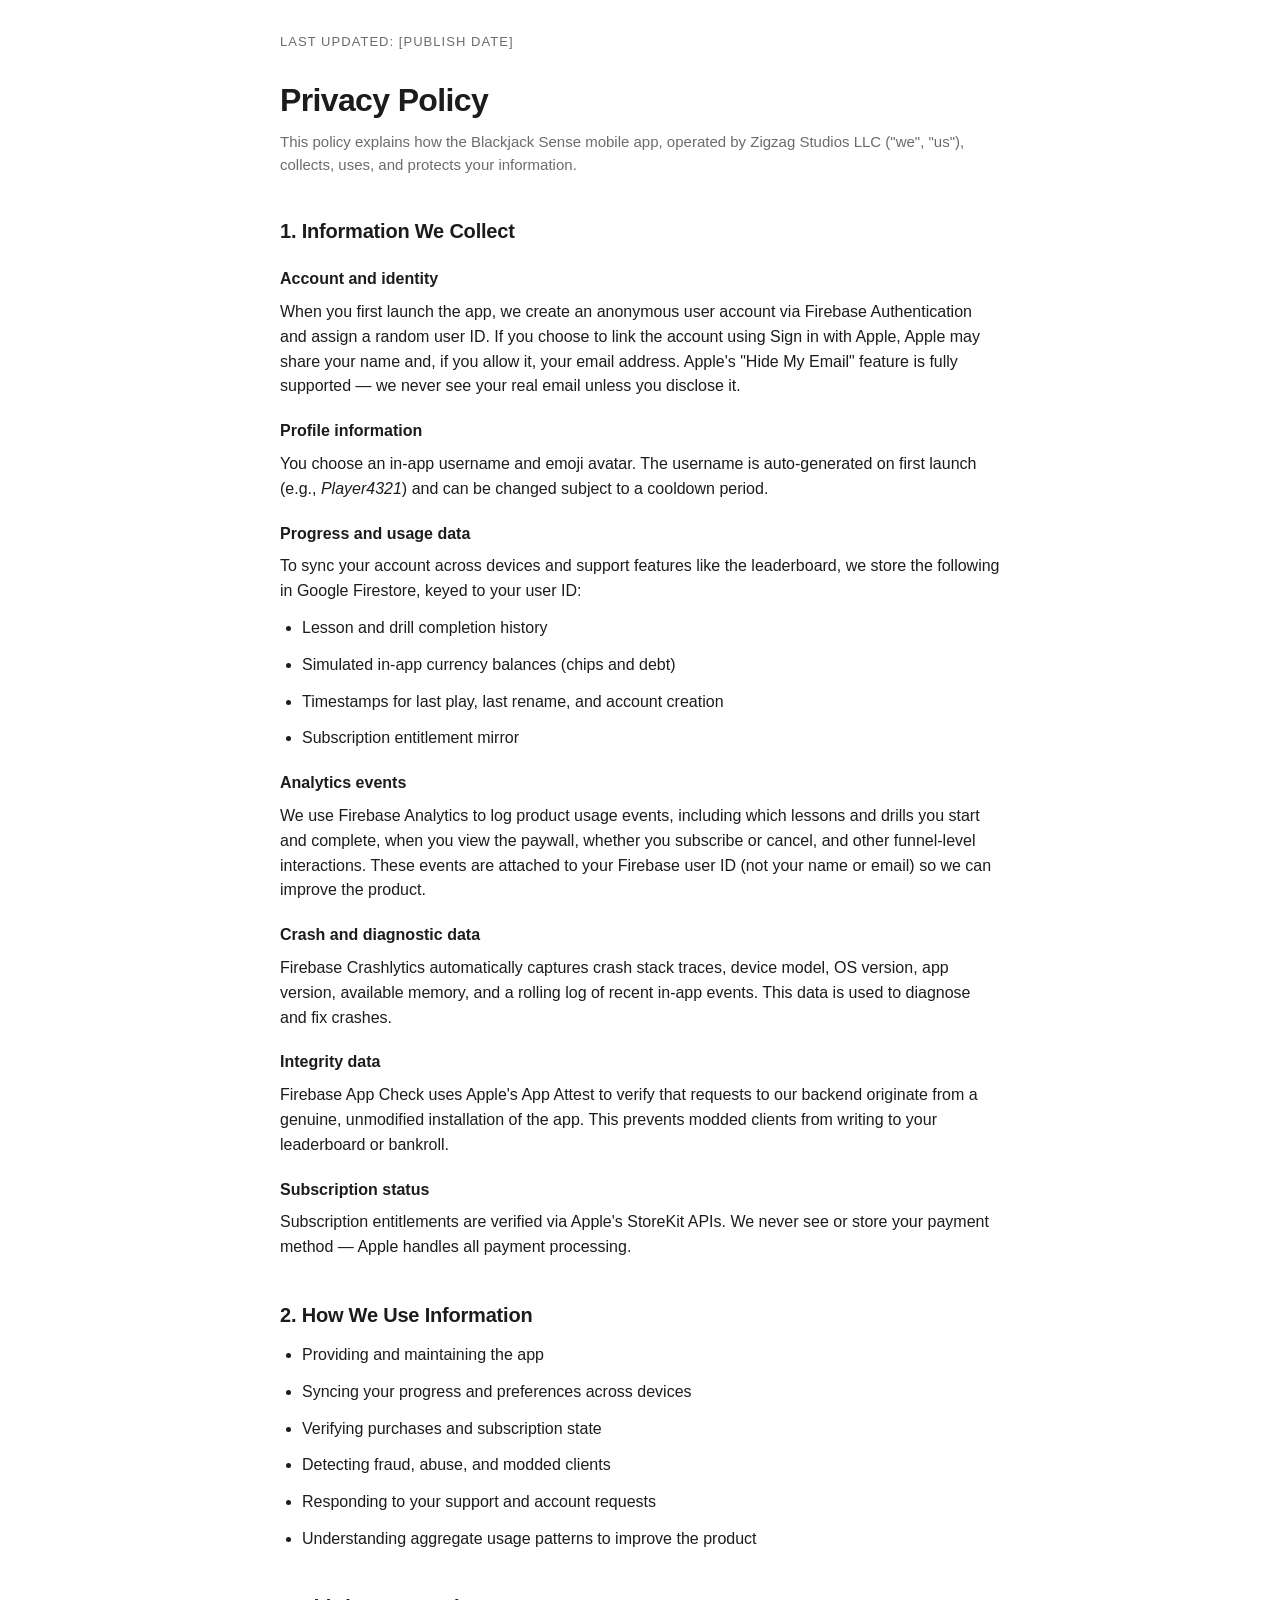
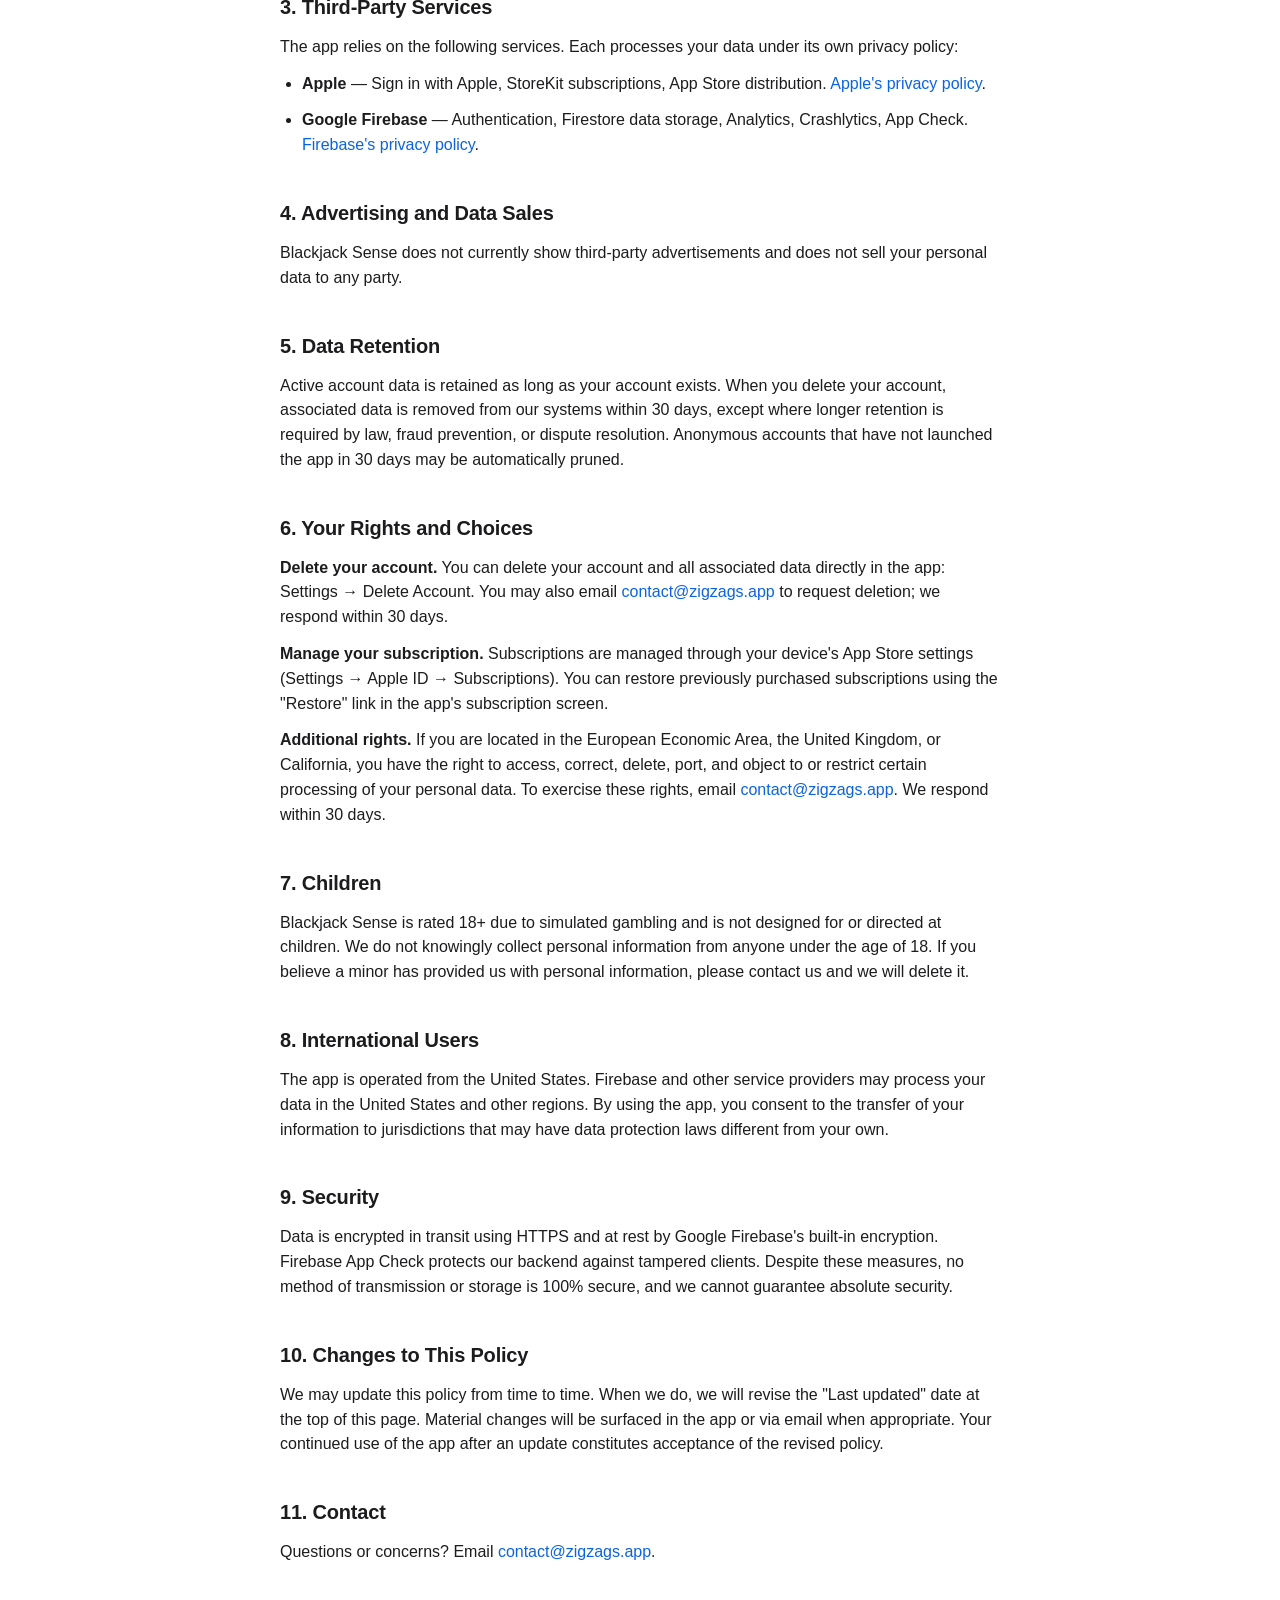
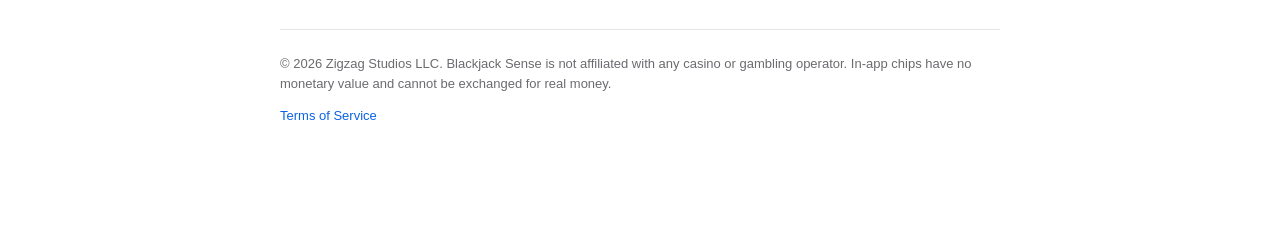
==== blackjack-sense/privacy.html @ 750b851c "Add privacy policy for Blackjack Sense app This file contains the privacy policy for the Blackjack S" ====
<!DOCTYPE html>
<html lang="en">
<head>
    <meta charset="UTF-8">
    <meta name="viewport" content="width=device-width, initial-scale=1.0">
    <title>Blackjack Sense — Privacy Policy</title>
    <style>
        :root {
            --bg: #ffffff;
            --fg: #1c1c1e;
            --muted: #6b6b70;
            --border: #e5e5ea;
            --link: #0a63e5;
            --max-width: 720px;
        }
        @media (prefers-color-scheme: dark) {
            :root {
                --bg: #111113;
                --fg: #e8e8ea;
                --muted: #98989d;
                --border: #2c2c2e;
                --link: #4a97ff;
            }
        }
        * { box-sizing: border-box; }
        body {
            margin: 0;
            padding: 32px 20px 96px;
            font-family: -apple-system, BlinkMacSystemFont, "SF Pro Text", "Segoe UI", Roboto, Helvetica, Arial, sans-serif;
            font-size: 16px;
            line-height: 1.55;
            color: var(--fg);
            background: var(--bg);
        }
        main {
            max-width: var(--max-width);
            margin: 0 auto;
        }
        h1 {
            font-size: 32px;
            font-weight: 700;
            margin: 0 0 4px;
            letter-spacing: -0.02em;
        }
        h2 {
            font-size: 20px;
            font-weight: 600;
            margin: 40px 0 12px;
            letter-spacing: -0.01em;
        }
        h3 {
            font-size: 16px;
            font-weight: 600;
            margin: 20px 0 8px;
        }
        p, li { margin: 0 0 12px; }
        ul { padding-left: 22px; margin: 0 0 12px; }
        a { color: var(--link); text-decoration: none; }
        a:hover { text-decoration: underline; }
        .lead {
            color: var(--muted);
            font-size: 15px;
            margin: 0 0 32px;
        }
        .updated {
            color: var(--muted);
            font-size: 13px;
            text-transform: uppercase;
            letter-spacing: 0.08em;
            margin: 0 0 24px;
        }
        footer {
            margin-top: 64px;
            padding-top: 24px;
            border-top: 1px solid var(--border);
            font-size: 13px;
            color: var(--muted);
        }
    </style>
</head>
<body>
    <main>
        <p class="updated">Last updated: [PUBLISH DATE]</p>
        <h1>Privacy Policy</h1>
        <p class="lead">This policy explains how the Blackjack Sense mobile app, operated by Zigzag Studios LLC ("we", "us"), collects, uses, and protects your information.</p>

        <h2>1. Information We Collect</h2>

        <h3>Account and identity</h3>
        <p>When you first launch the app, we create an anonymous user account via Firebase Authentication and assign a random user ID. If you choose to link the account using Sign in with Apple, Apple may share your name and, if you allow it, your email address. Apple's "Hide My Email" feature is fully supported — we never see your real email unless you disclose it.</p>

        <h3>Profile information</h3>
        <p>You choose an in-app username and emoji avatar. The username is auto-generated on first launch (e.g., <em>Player4321</em>) and can be changed subject to a cooldown period.</p>

        <h3>Progress and usage data</h3>
        <p>To sync your account across devices and support features like the leaderboard, we store the following in Google Firestore, keyed to your user ID:</p>
        <ul>
            <li>Lesson and drill completion history</li>
            <li>Simulated in-app currency balances (chips and debt)</li>
            <li>Timestamps for last play, last rename, and account creation</li>
            <li>Subscription entitlement mirror</li>
        </ul>

        <h3>Analytics events</h3>
        <p>We use Firebase Analytics to log product usage events, including which lessons and drills you start and complete, when you view the paywall, whether you subscribe or cancel, and other funnel-level interactions. These events are attached to your Firebase user ID (not your name or email) so we can improve the product.</p>

        <h3>Crash and diagnostic data</h3>
        <p>Firebase Crashlytics automatically captures crash stack traces, device model, OS version, app version, available memory, and a rolling log of recent in-app events. This data is used to diagnose and fix crashes.</p>

        <h3>Integrity data</h3>
        <p>Firebase App Check uses Apple's App Attest to verify that requests to our backend originate from a genuine, unmodified installation of the app. This prevents modded clients from writing to your leaderboard or bankroll.</p>

        <h3>Subscription status</h3>
        <p>Subscription entitlements are verified via Apple's StoreKit APIs. We never see or store your payment method — Apple handles all payment processing.</p>

        <h2>2. How We Use Information</h2>
        <ul>
            <li>Providing and maintaining the app</li>
            <li>Syncing your progress and preferences across devices</li>
            <li>Verifying purchases and subscription state</li>
            <li>Detecting fraud, abuse, and modded clients</li>
            <li>Responding to your support and account requests</li>
            <li>Understanding aggregate usage patterns to improve the product</li>
        </ul>

        <h2>3. Third-Party Services</h2>
        <p>The app relies on the following services. Each processes your data under its own privacy policy:</p>
        <ul>
            <li><strong>Apple</strong> — Sign in with Apple, StoreKit subscriptions, App Store distribution. <a href="https://www.apple.com/legal/privacy/">Apple's privacy policy</a>.</li>
            <li><strong>Google Firebase</strong> — Authentication, Firestore data storage, Analytics, Crashlytics, App Check. <a href="https://firebase.google.com/support/privacy">Firebase's privacy policy</a>.</li>
        </ul>

        <h2>4. Advertising and Data Sales</h2>
        <p>Blackjack Sense does not currently show third-party advertisements and does not sell your personal data to any party.</p>

        <h2>5. Data Retention</h2>
        <p>Active account data is retained as long as your account exists. When you delete your account, associated data is removed from our systems within 30 days, except where longer retention is required by law, fraud prevention, or dispute resolution. Anonymous accounts that have not launched the app in 30 days may be automatically pruned.</p>

        <h2>6. Your Rights and Choices</h2>
        <p><strong>Delete your account.</strong> You can delete your account and all associated data directly in the app: Settings → Delete Account. You may also email <a href="mailto:contact@zigzags.app">contact@zigzags.app</a> to request deletion; we respond within 30 days.</p>
        <p><strong>Manage your subscription.</strong> Subscriptions are managed through your device's App Store settings (Settings → Apple ID → Subscriptions). You can restore previously purchased subscriptions using the "Restore" link in the app's subscription screen.</p>
        <p><strong>Additional rights.</strong> If you are located in the European Economic Area, the United Kingdom, or California, you have the right to access, correct, delete, port, and object to or restrict certain processing of your personal data. To exercise these rights, email <a href="mailto:contact@zigzags.app">contact@zigzags.app</a>. We respond within 30 days.</p>

        <h2>7. Children</h2>
        <p>Blackjack Sense is rated 18+ due to simulated gambling and is not designed for or directed at children. We do not knowingly collect personal information from anyone under the age of 18. If you believe a minor has provided us with personal information, please contact us and we will delete it.</p>

        <h2>8. International Users</h2>
        <p>The app is operated from the United States. Firebase and other service providers may process your data in the United States and other regions. By using the app, you consent to the transfer of your information to jurisdictions that may have data protection laws different from your own.</p>

        <h2>9. Security</h2>
        <p>Data is encrypted in transit using HTTPS and at rest by Google Firebase's built-in encryption. Firebase App Check protects our backend against tampered clients. Despite these measures, no method of transmission or storage is 100% secure, and we cannot guarantee absolute security.</p>

        <h2>10. Changes to This Policy</h2>
        <p>We may update this policy from time to time. When we do, we will revise the "Last updated" date at the top of this page. Material changes will be surfaced in the app or via email when appropriate. Your continued use of the app after an update constitutes acceptance of the revised policy.</p>

        <h2>11. Contact</h2>
        <p>Questions or concerns? Email <a href="mailto:contact@zigzags.app">contact@zigzags.app</a>.</p>

        <footer>
            <p>© 2026 Zigzag Studios LLC. Blackjack Sense is not affiliated with any casino or gambling operator. In-app chips have no monetary value and cannot be exchanged for real money.</p>
            <p><a href="terms.html">Terms of Service</a></p>
        </footer>
    </main>
</body>
</html>
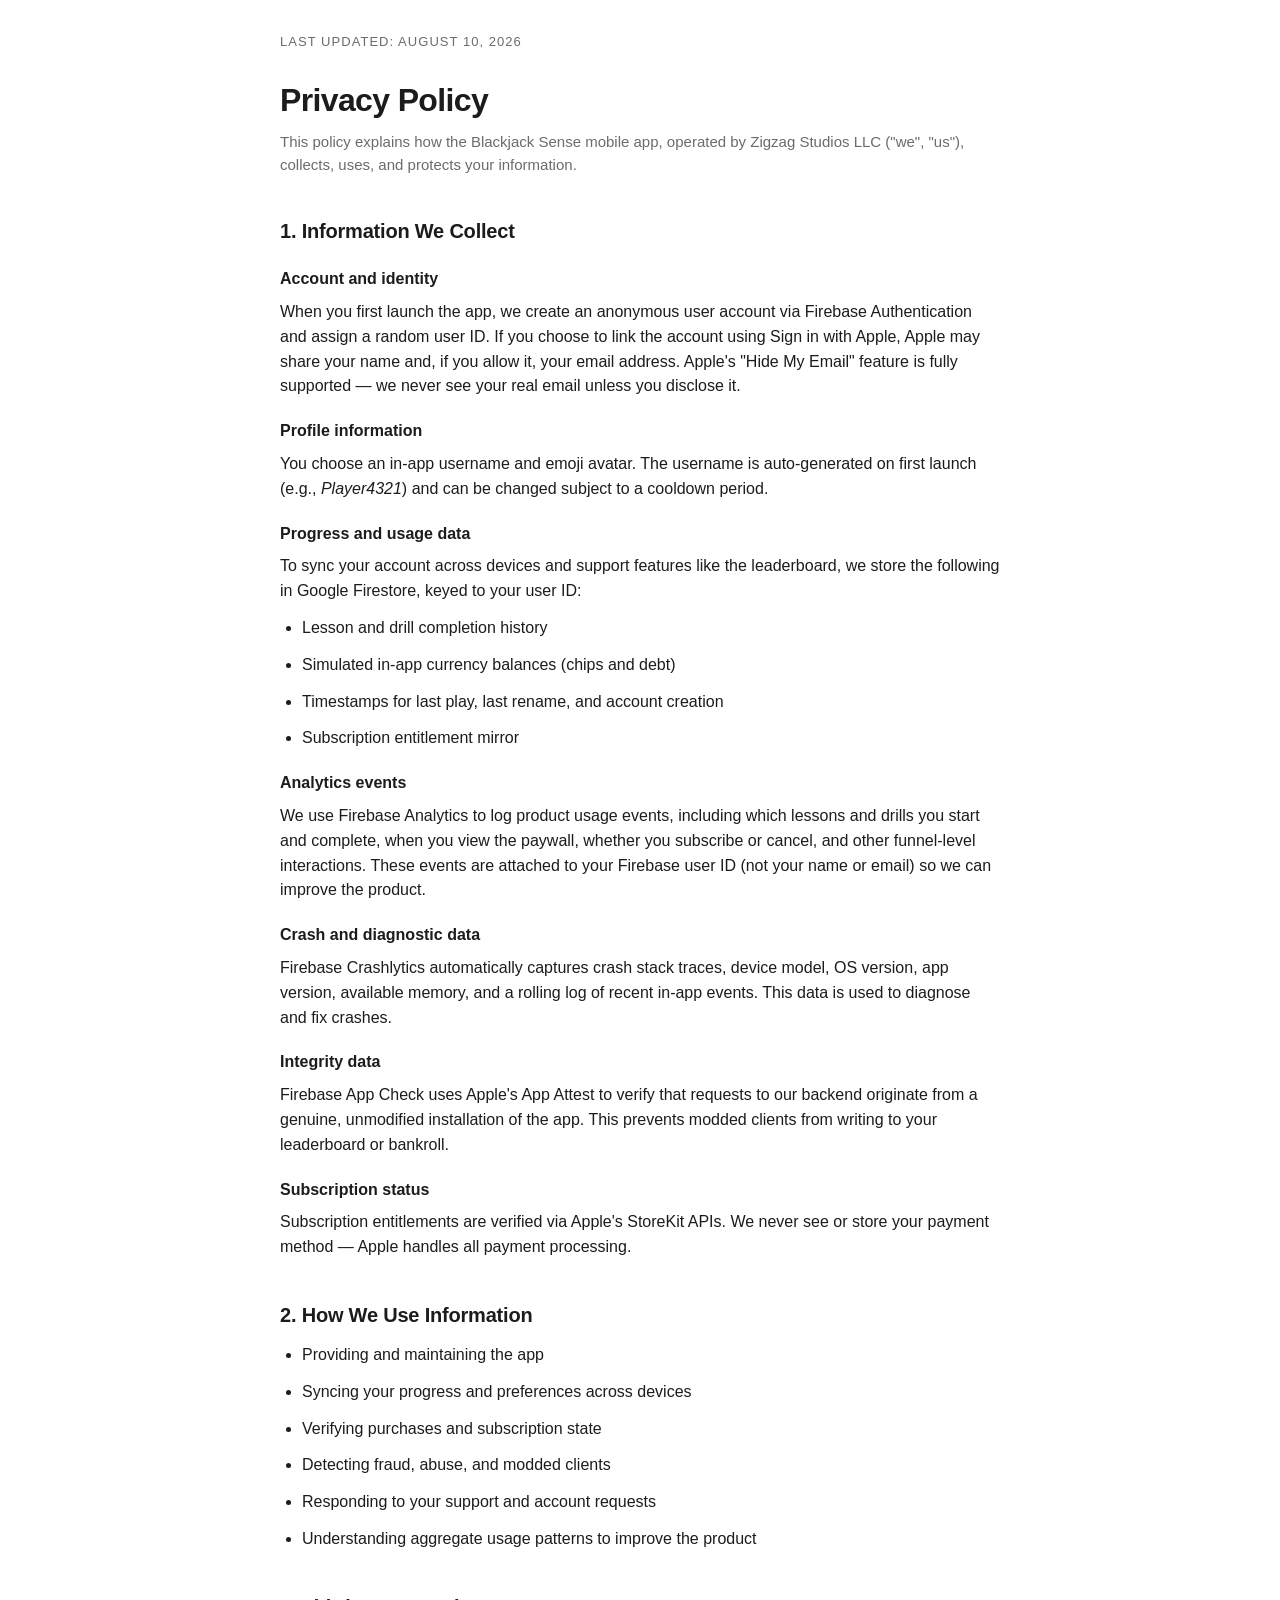
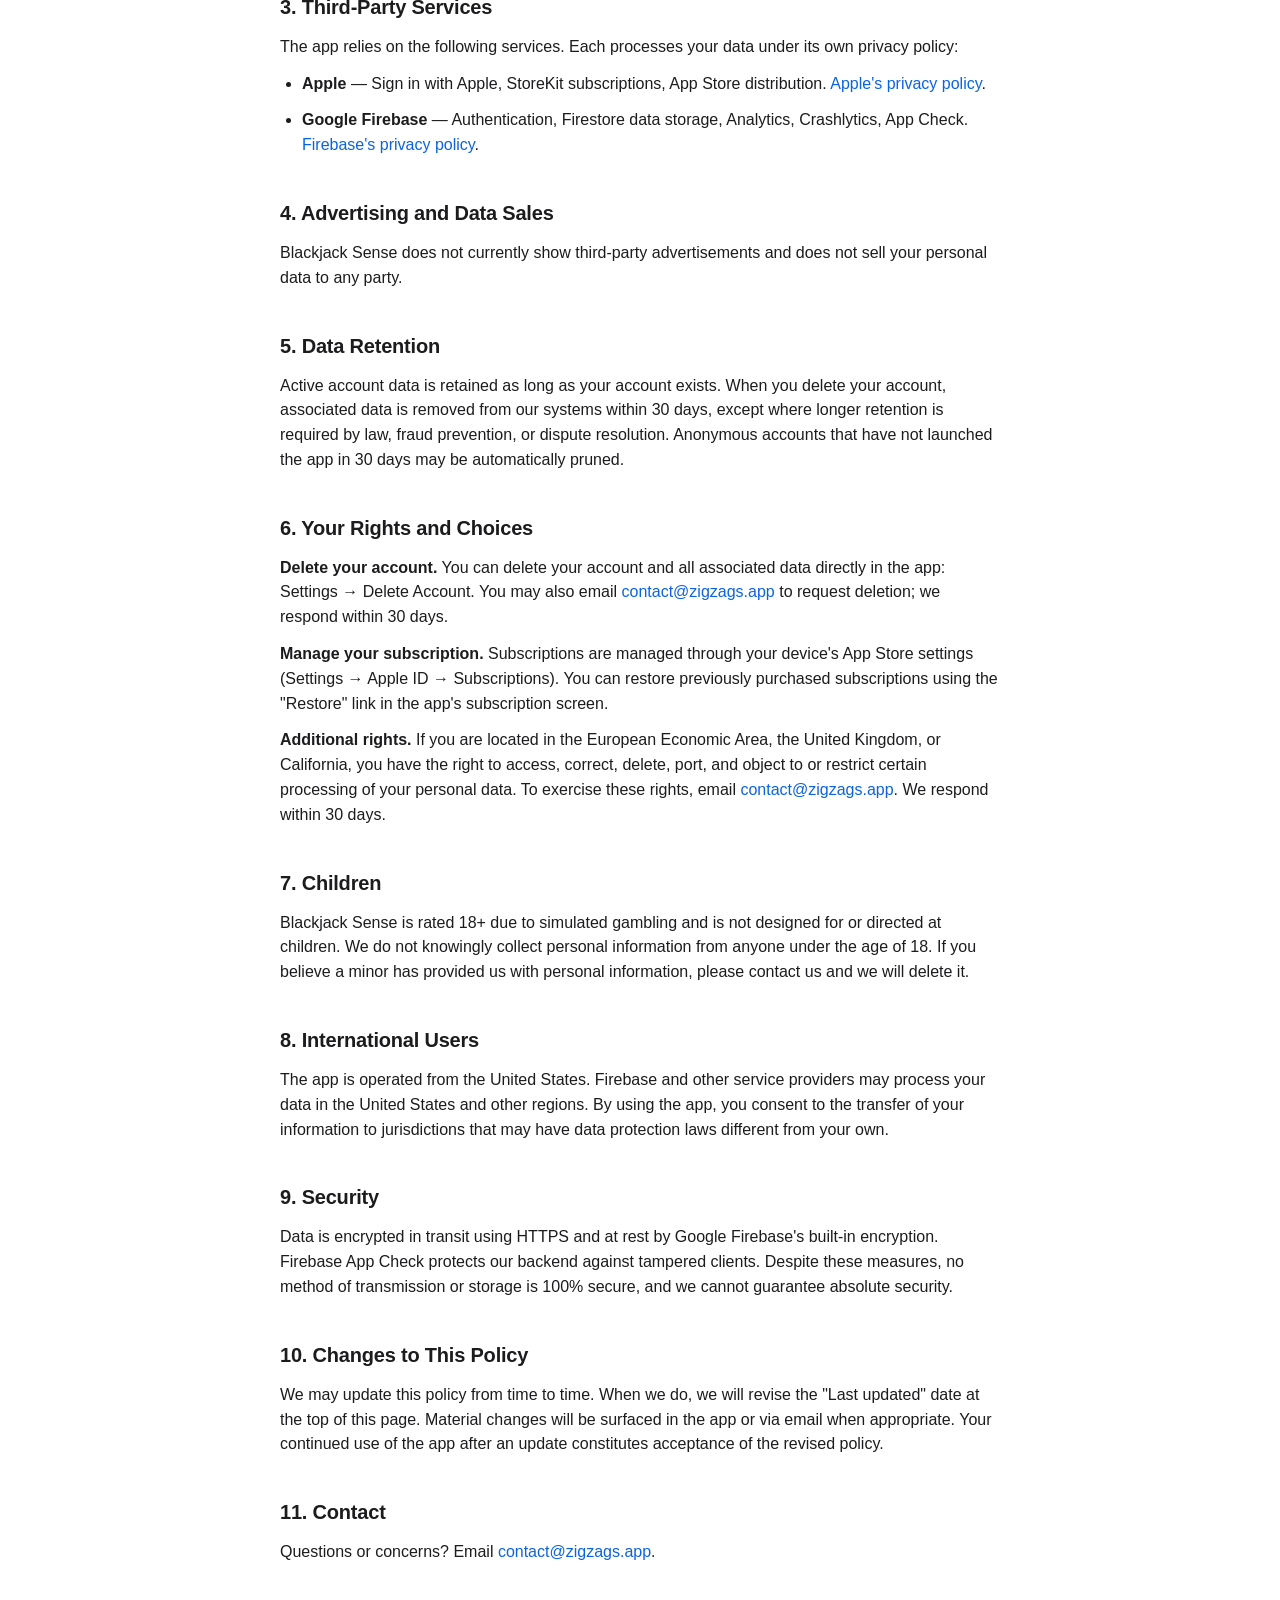
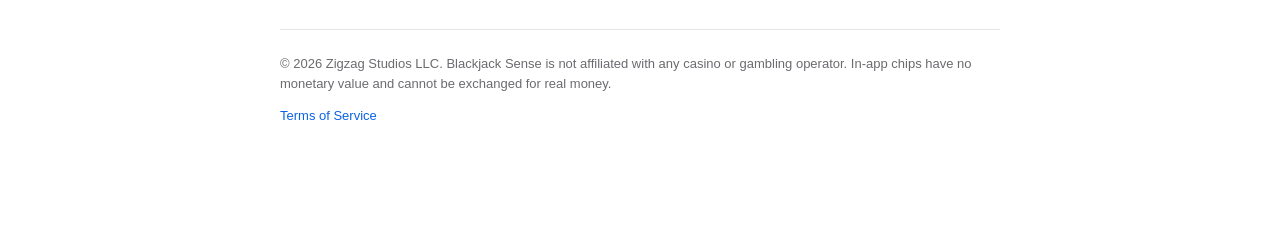
==== commit 466998e0: "Update last updated date in privacy policy" ====
--- a/blackjack-sense/privacy.html
+++ b/blackjack-sense/privacy.html
@@ -80,7 +80,7 @@
 </head>
 <body>
     <main>
-        <p class="updated">Last updated: [PUBLISH DATE]</p>
+        <p class="updated">Last updated: August 10, 2026</p>
         <h1>Privacy Policy</h1>
         <p class="lead">This policy explains how the Blackjack Sense mobile app, operated by Zigzag Studios LLC ("we", "us"), collects, uses, and protects your information.</p>
 
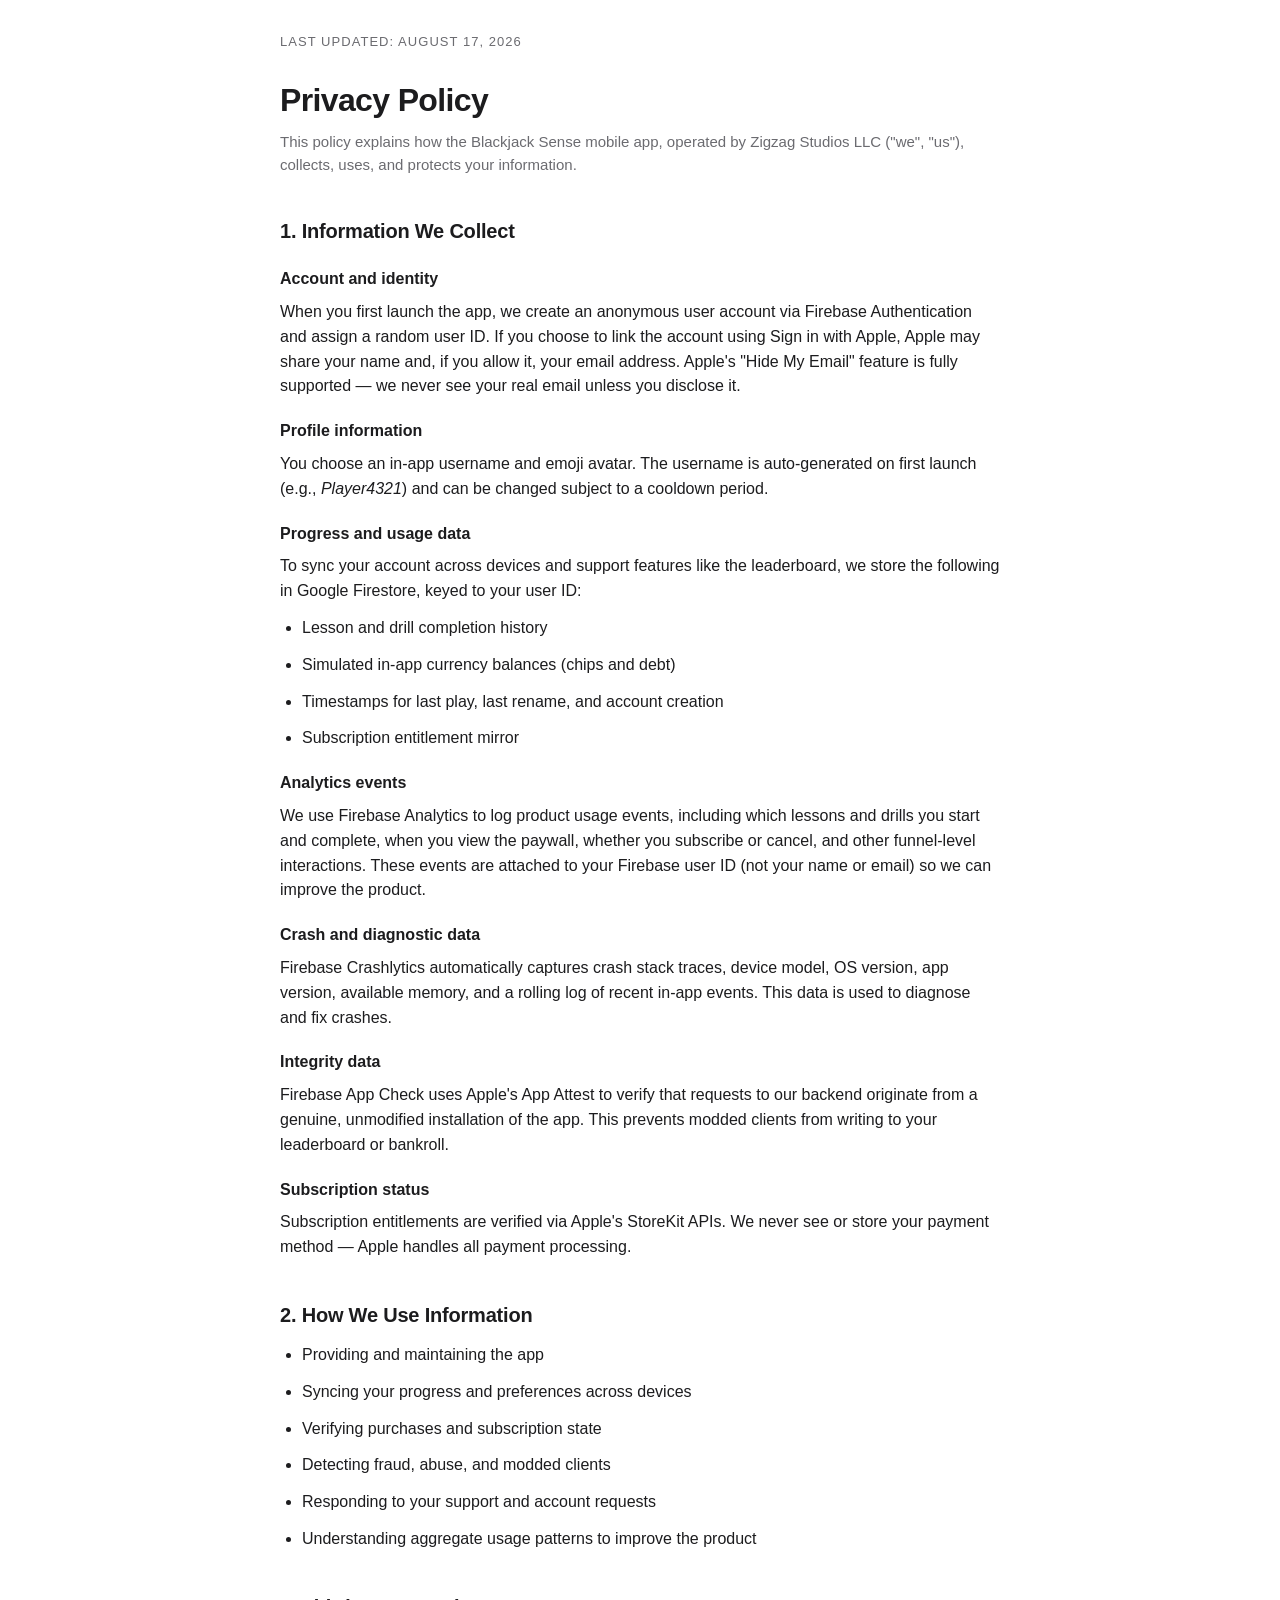
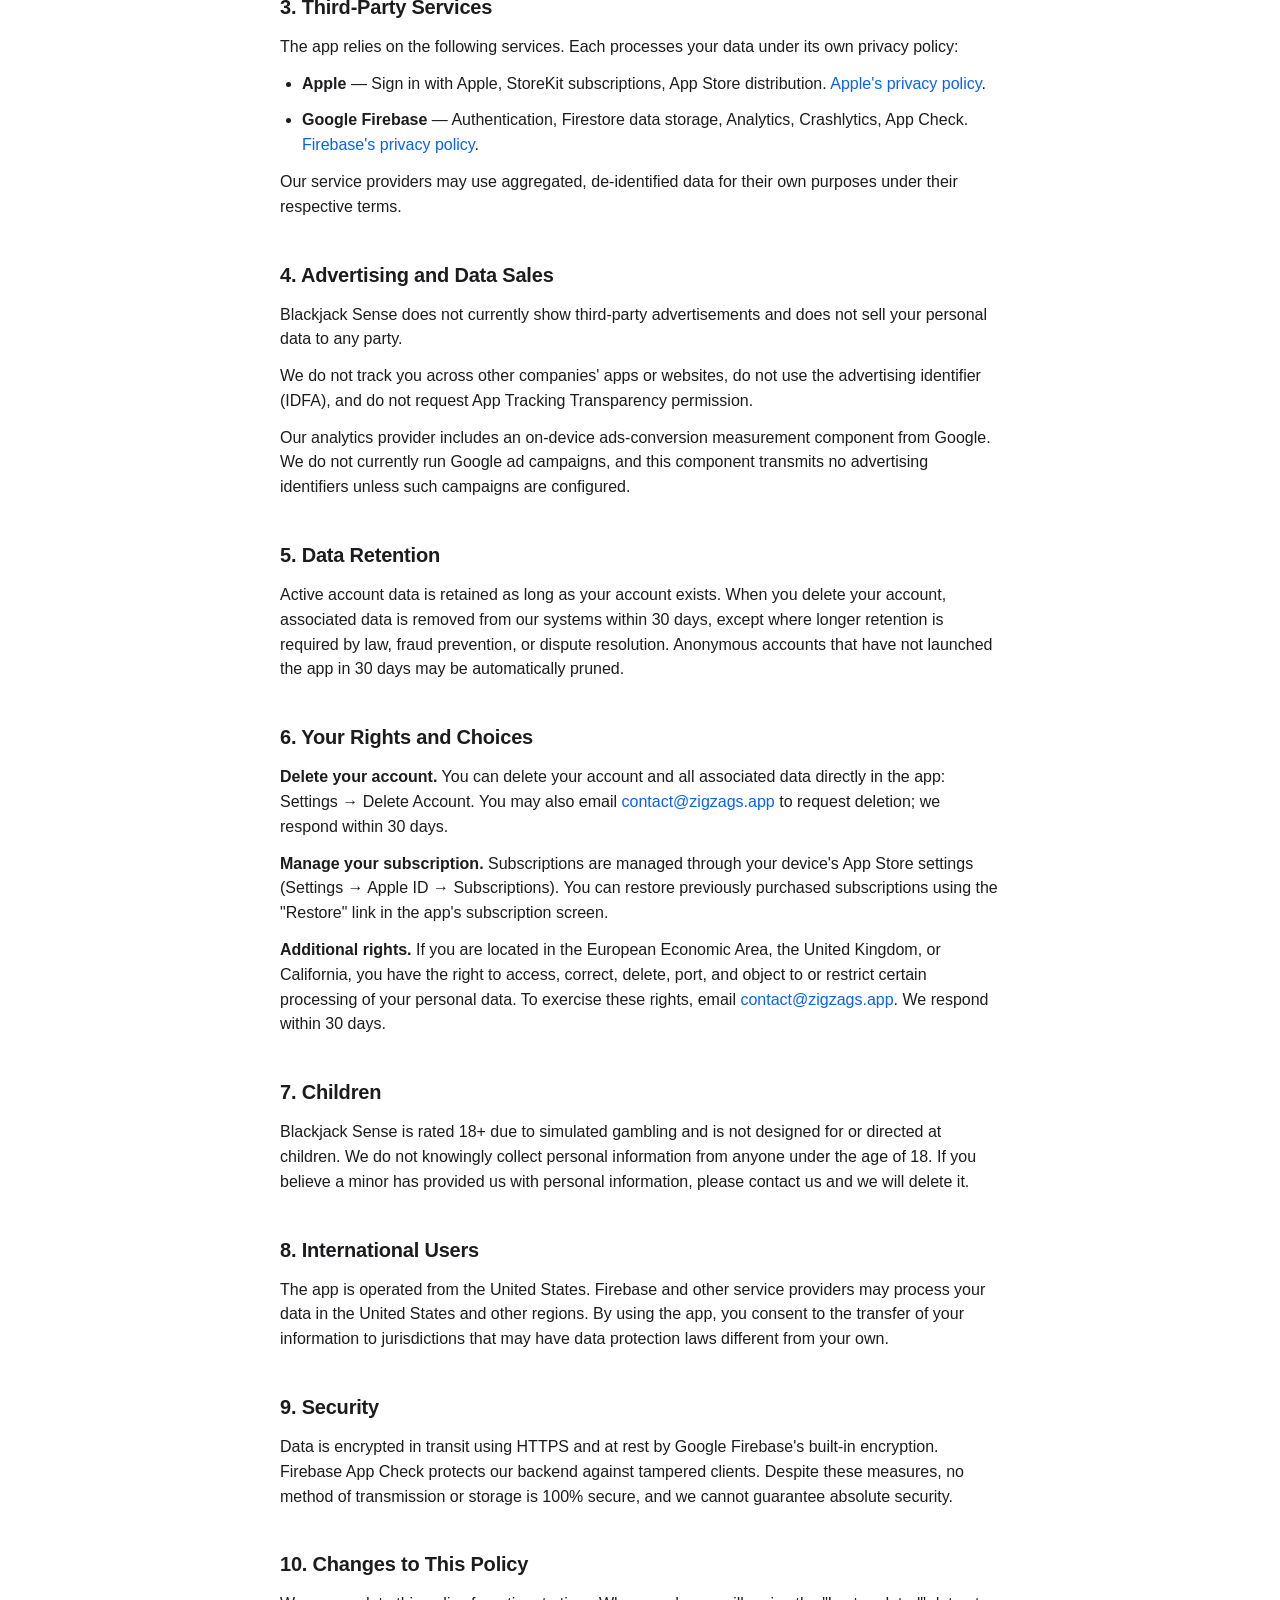
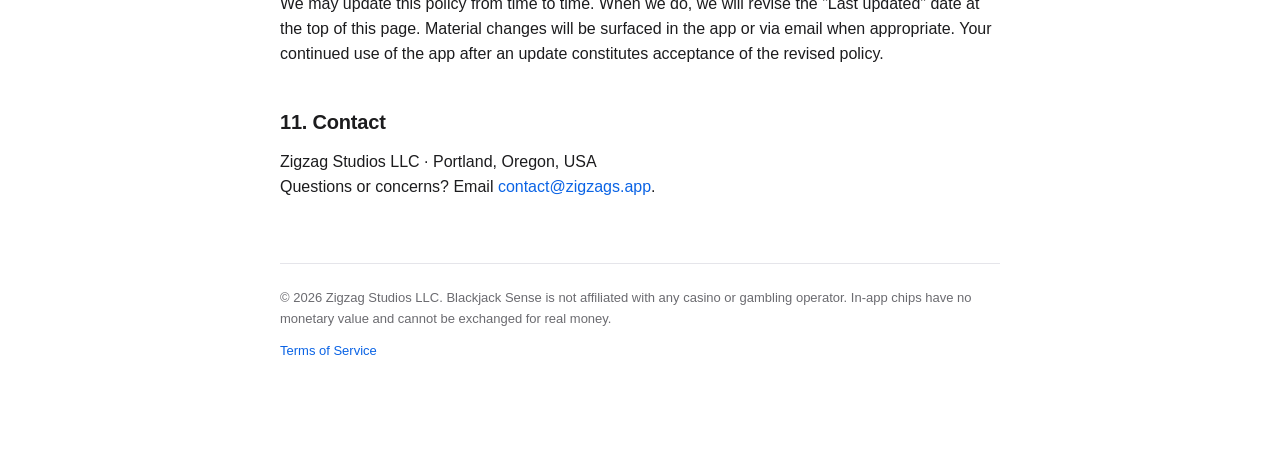
==== commit b5e7f235: "Add files via upload" ====
--- a/blackjack-sense/privacy.html
+++ b/blackjack-sense/privacy.html
@@ -80,7 +80,7 @@
 </head>
 <body>
     <main>
-        <p class="updated">Last updated: August 10, 2026</p>
+        <p class="updated">Last updated: August 17, 2026</p>
         <h1>Privacy Policy</h1>
         <p class="lead">This policy explains how the Blackjack Sense mobile app, operated by Zigzag Studios LLC ("we", "us"), collects, uses, and protects your information.</p>
 
@@ -129,9 +129,12 @@
             <li><strong>Apple</strong> — Sign in with Apple, StoreKit subscriptions, App Store distribution. <a href="https://www.apple.com/legal/privacy/">Apple's privacy policy</a>.</li>
             <li><strong>Google Firebase</strong> — Authentication, Firestore data storage, Analytics, Crashlytics, App Check. <a href="https://firebase.google.com/support/privacy">Firebase's privacy policy</a>.</li>
         </ul>
+        <p>Our service providers may use aggregated, de-identified data for their own purposes under their respective terms.</p>
 
         <h2>4. Advertising and Data Sales</h2>
         <p>Blackjack Sense does not currently show third-party advertisements and does not sell your personal data to any party.</p>
+        <p>We do not track you across other companies' apps or websites, do not use the advertising identifier (IDFA), and do not request App Tracking Transparency permission.</p>
+        <p>Our analytics provider includes an on-device ads-conversion measurement component from Google. We do not currently run Google ad campaigns, and this component transmits no advertising identifiers unless such campaigns are configured.</p>
 
         <h2>5. Data Retention</h2>
         <p>Active account data is retained as long as your account exists. When you delete your account, associated data is removed from our systems within 30 days, except where longer retention is required by law, fraud prevention, or dispute resolution. Anonymous accounts that have not launched the app in 30 days may be automatically pruned.</p>
@@ -154,7 +157,8 @@
         <p>We may update this policy from time to time. When we do, we will revise the "Last updated" date at the top of this page. Material changes will be surfaced in the app or via email when appropriate. Your continued use of the app after an update constitutes acceptance of the revised policy.</p>
 
         <h2>11. Contact</h2>
-        <p>Questions or concerns? Email <a href="mailto:contact@zigzags.app">contact@zigzags.app</a>.</p>
+        <p>Zigzag Studios LLC · Portland, Oregon, USA<br>
+        Questions or concerns? Email <a href="mailto:contact@zigzags.app">contact@zigzags.app</a>.</p>
 
         <footer>
             <p>© 2026 Zigzag Studios LLC. Blackjack Sense is not affiliated with any casino or gambling operator. In-app chips have no monetary value and cannot be exchanged for real money.</p>
